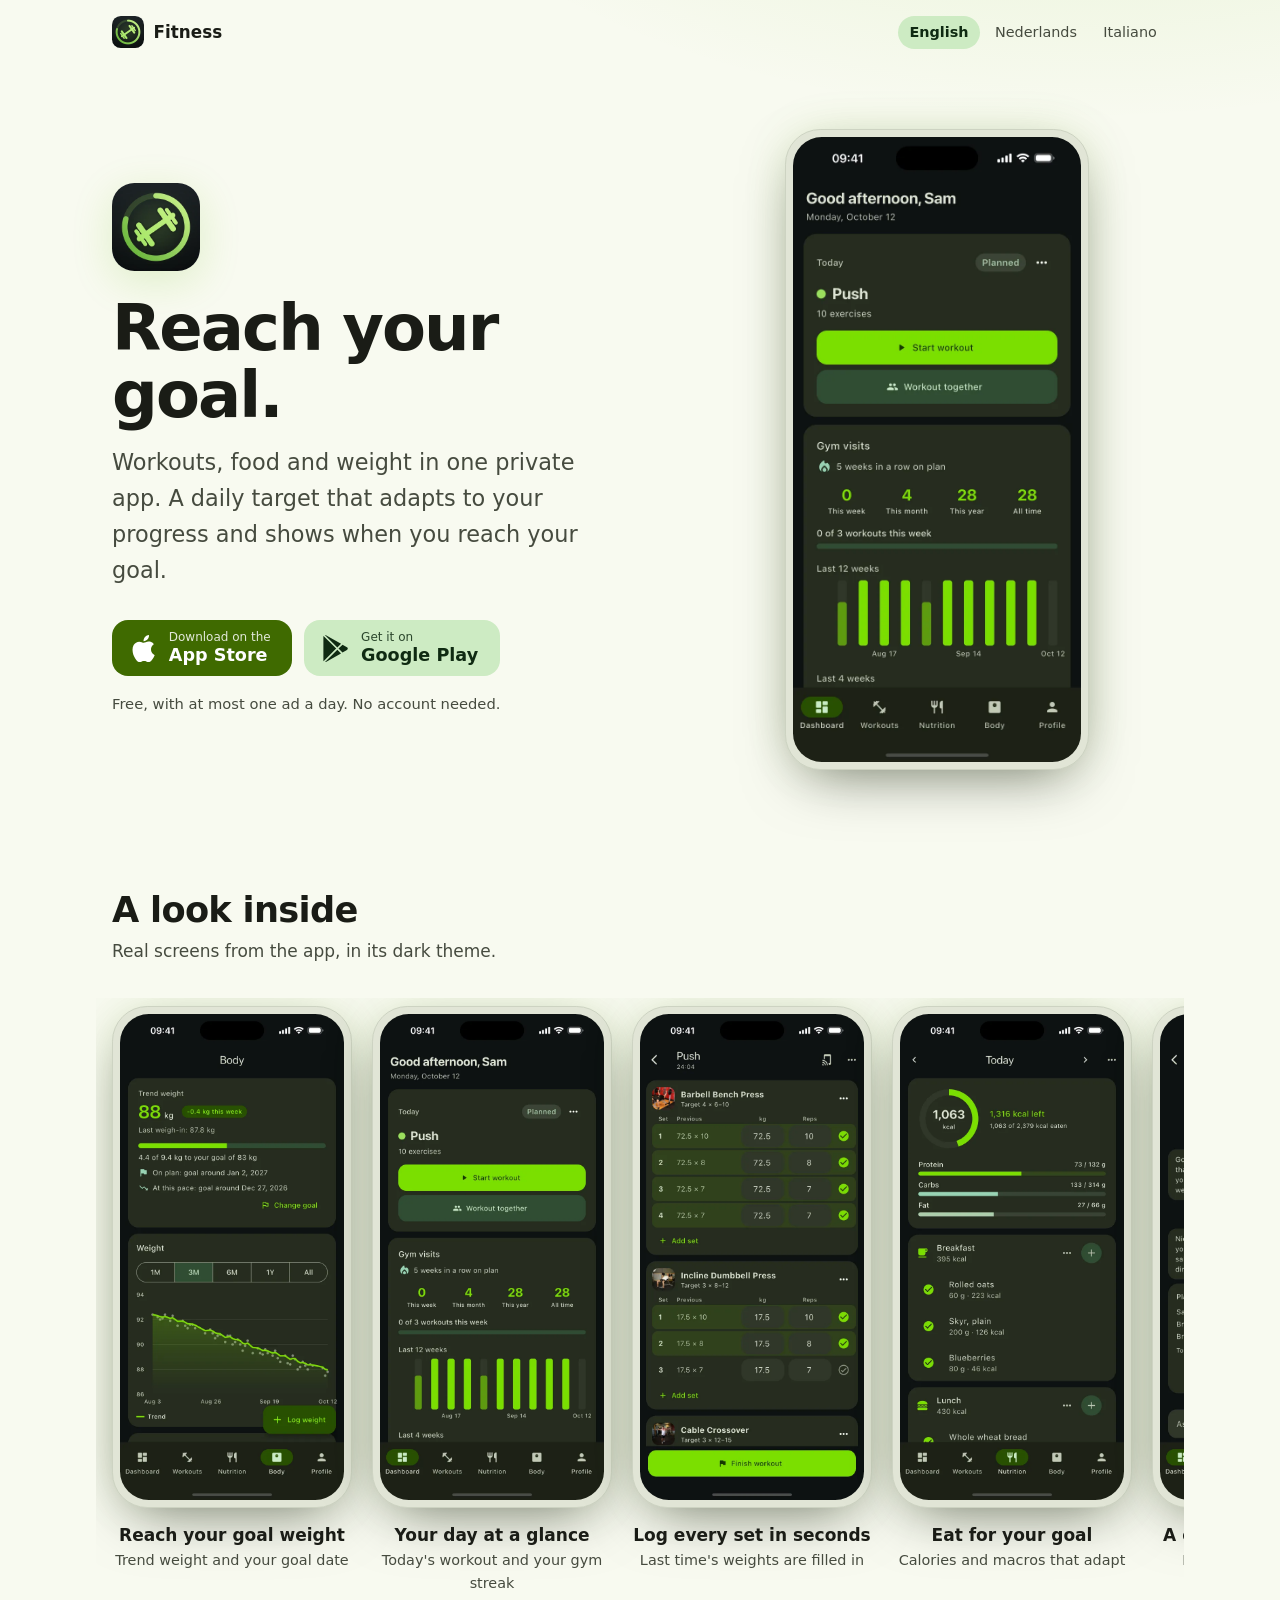
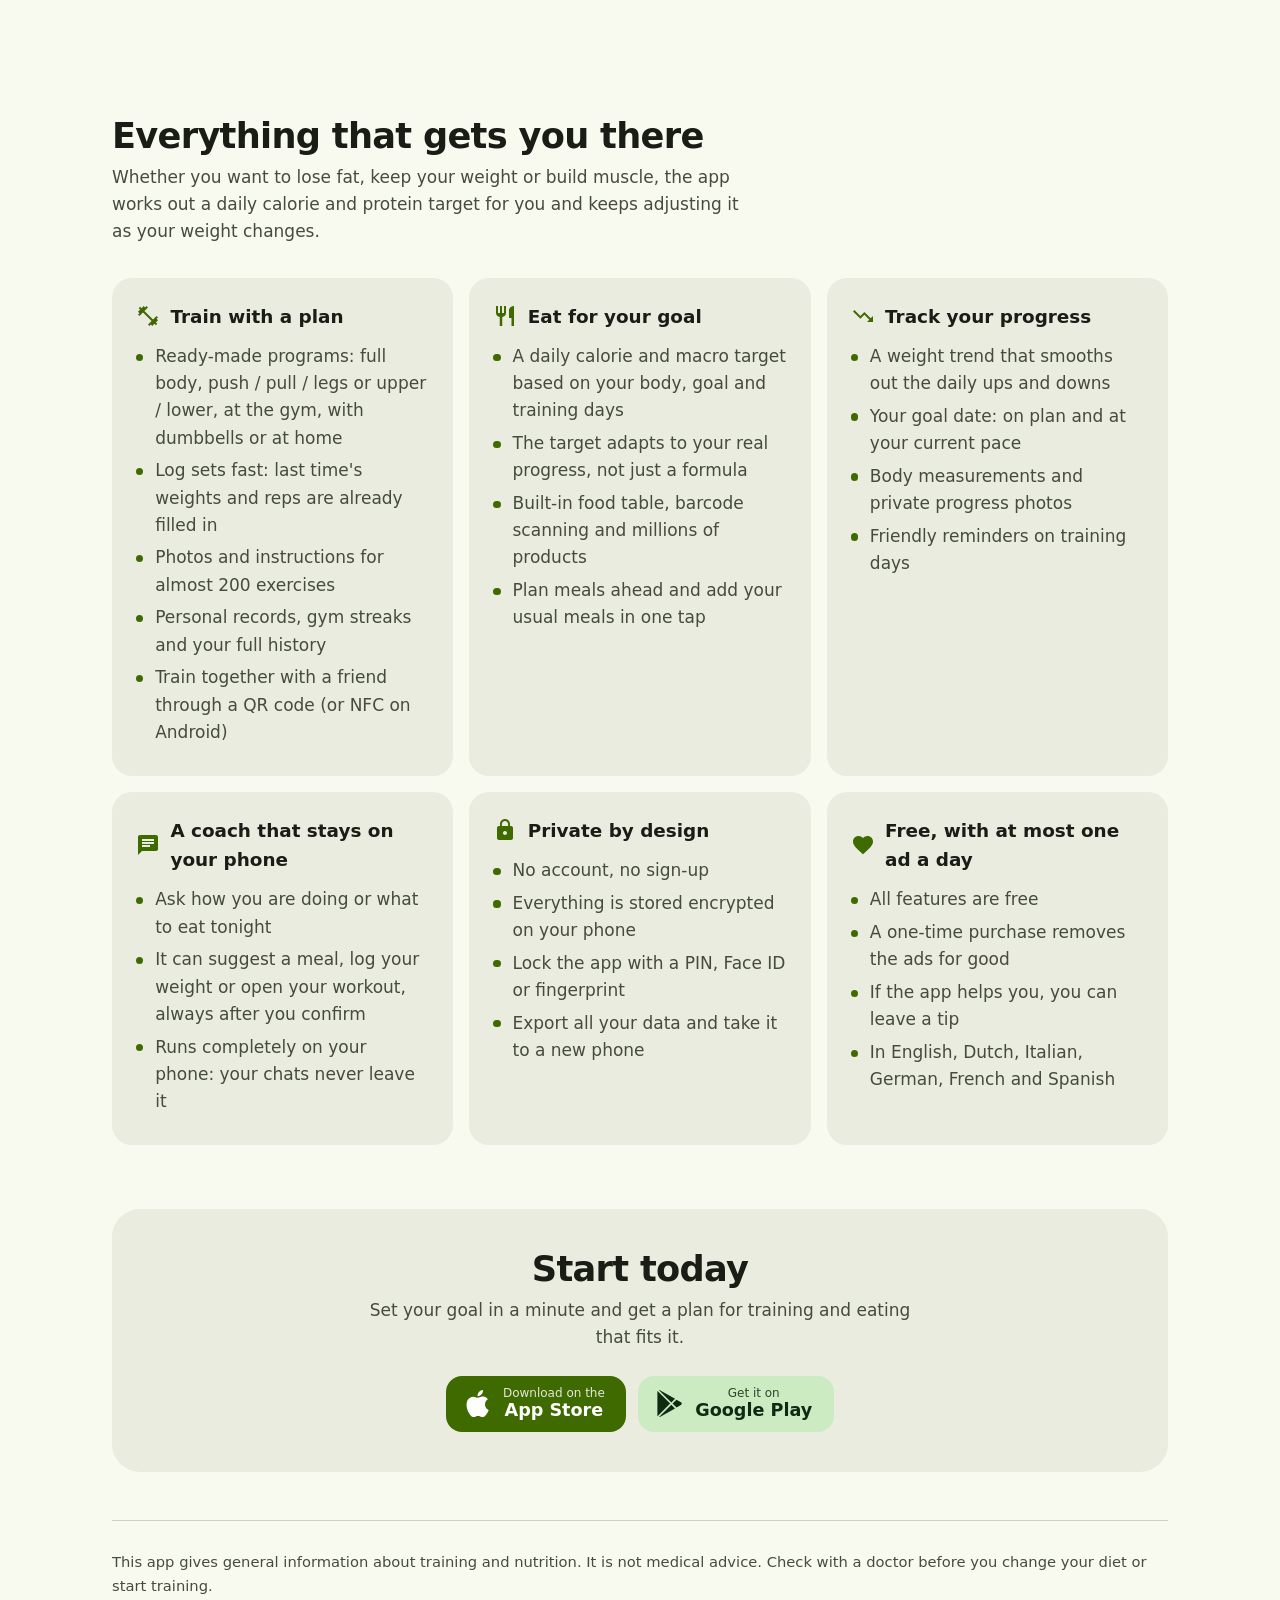
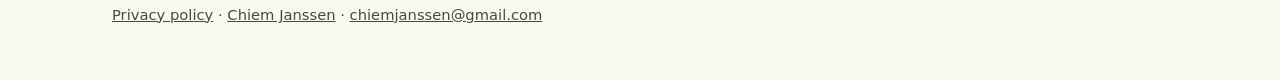
==== fitness/index.html @ cf997494 "Fitness landing page (en, nl, it) in the app's theme, privacy pages restyled Store buttons for App S" ====
<!doctype html>
<html lang="en">
<head>
<meta charset="utf-8">
<meta name="viewport" content="width=device-width, initial-scale=1">
<title>Fitness: gym, food and weight in one private app</title>
<meta name="description" content="Workouts, meal planning and weight tracking that get you to your goal weight. No account, your data stays on your phone. For iPhone and Android.">
<meta name="theme-color" content="#0e1113">
<link rel="icon" type="image/png" href="/fitness/img/icon-180.png">
<link rel="apple-touch-icon" href="/fitness/img/icon-180.png">
<link rel="canonical" href="https://chiemjanssen.nl/fitness/">
<link rel="alternate" hreflang="en" href="https://chiemjanssen.nl/fitness/">
<link rel="alternate" hreflang="nl" href="https://chiemjanssen.nl/fitness/nl/">
<link rel="alternate" hreflang="it" href="https://chiemjanssen.nl/fitness/it/">
<meta property="og:type" content="website">
<meta property="og:title" content="Fitness: gym, food and weight in one private app">
<meta property="og:description" content="Workouts, meal planning and weight tracking that get you to your goal weight. No account, your data stays on your phone. For iPhone and Android.">
<meta property="og:image" content="https://chiemjanssen.nl/fitness/img/og-en.png">
<meta property="og:url" content="https://chiemjanssen.nl/fitness/">
<meta name="twitter:card" content="summary_large_image">
<link rel="stylesheet" href="/fitness/fitness.css">
</head>
<body>
<div class="wrap">
<header class="topbar">
<a class="brand" href="/fitness/"><img src="/fitness/img/icon.webp" width="64" height="64" alt="">Fitness</a>
<nav class="lang"><strong>English</strong><a href="/fitness/nl/" hreflang="nl" lang="nl">Nederlands</a><a href="/fitness/it/" hreflang="it" lang="it">Italiano</a></nav>
</header>
<main>
<section class="hero">
<div>
<img class="hero-icon" src="/fitness/img/icon.webp" width="256" height="256" alt="">
<h1>Reach your goal.</h1>
<p class="lead">Workouts, food and weight in one private app. A daily target that adapts to your progress and shows when you reach your goal.</p>
<!-- Store links: set the App Store id once the listing is live -->
<div class="stores">
<a class="store store-primary" href="https://apps.apple.com/app/idTODO"><svg viewBox="0 0 24 24" aria-hidden="true"><path d="M12.152 6.896c-.948 0-2.415-1.078-3.96-1.04-2.04.027-3.91 1.183-4.961 3.014-2.117 3.675-.546 9.103 1.519 12.09 1.013 1.454 2.208 3.09 3.792 3.039 1.52-.065 2.09-.987 3.935-.987 1.831 0 2.35.987 3.96.948 1.637-.026 2.676-1.48 3.676-2.948 1.156-1.688 1.636-3.325 1.662-3.415-.039-.013-3.182-1.221-3.22-4.857-.026-3.04 2.48-4.494 2.597-4.559-1.429-2.09-3.623-2.324-4.39-2.376-2-.156-3.675 1.09-4.61 1.09zM15.53 3.83c.843-1.012 1.4-2.427 1.245-3.83-1.207.052-2.662.805-3.532 1.818-.78.896-1.454 2.338-1.273 3.714 1.338.104 2.715-.688 3.559-1.701"/></svg><span><small>Download on the</small><strong>App Store</strong></span></a>
<a class="store store-tonal" href="https://play.google.com/store/apps/details?id=nl.chiemjanssen.fitness"><svg viewBox="0 0 24 24" aria-hidden="true"><path d="M22.018 13.298l-3.919 2.218-3.515-3.493 3.543-3.521 3.891 2.202a1.49 1.49 0 0 1 0 2.594zM1.337.924a1.486 1.486 0 0 0-.112.568v21.017c0 .217.045.419.124.6l11.155-11.087L1.337.924zm12.207 10.065l3.258-3.238L3.45.195a1.466 1.466 0 0 0-.946-.179l11.04 10.973zm0 2.067l-11 10.933c.298.036.612-.016.906-.183l13.324-7.54-3.23-3.21z"/></svg><span><small>Get it on</small><strong>Google Play</strong></span></a>
</div>
<p class="note">Free, with at most one ad a day. No account needed.</p>
</div>
<div class="phone hero-shot"><img src="/fitness/img/en/02_today.webp" width="660" height="1434" alt="Screenshot: Your day at a glance"></div>
</section>
<section>
<h2>A look inside</h2>
<p class="section-lead">Real screens from the app, in its dark theme.</p>
<div class="gallery">
<figure><div class="phone"><img src="/fitness/img/en/01_body.webp" width="660" height="1434" loading="lazy" alt="Screenshot: Reach your goal weight"></div><figcaption>Reach your goal weight<span>Trend weight and your goal date</span></figcaption></figure>
<figure><div class="phone"><img src="/fitness/img/en/02_today.webp" width="660" height="1434" loading="lazy" alt="Screenshot: Your day at a glance"></div><figcaption>Your day at a glance<span>Today's workout and your gym streak</span></figcaption></figure>
<figure><div class="phone"><img src="/fitness/img/en/03_workout.webp" width="660" height="1434" loading="lazy" alt="Screenshot: Log every set in seconds"></div><figcaption>Log every set in seconds<span>Last time's weights are filled in</span></figcaption></figure>
<figure><div class="phone"><img src="/fitness/img/en/04_nutrition.webp" width="660" height="1434" loading="lazy" alt="Screenshot: Eat for your goal"></div><figcaption>Eat for your goal<span>Calories and macros that adapt</span></figcaption></figure>
<figure><div class="phone"><img src="/fitness/img/en/05_coach.webp" width="660" height="1434" loading="lazy" alt="Screenshot: A coach in your pocket"></div><figcaption>A coach in your pocket<span>Runs fully on your phone</span></figcaption></figure>
<figure><div class="phone"><img src="/fitness/img/en/06_exercise.webp" width="660" height="1434" loading="lazy" alt="Screenshot: Know every exercise"></div><figcaption>Know every exercise<span>Photos and step by step instructions</span></figcaption></figure>
<figure><div class="phone"><img src="/fitness/img/en/07_workouts.webp" width="660" height="1434" loading="lazy" alt="Screenshot: Plan your training week"></div><figcaption>Plan your training week<span>Ready-made programs to start with</span></figcaption></figure>
<figure><div class="phone"><img src="/fitness/img/en/08_together.webp" width="660" height="1434" loading="lazy" alt="Screenshot: Train together"></div><figcaption>Train together<span>Share a workout with a friend</span></figcaption></figure>
</div>
</section>
<section>
<h2>Everything that gets you there</h2>
<p class="section-lead">Whether you want to lose fat, keep your weight or build muscle, the app works out a daily calorie and protein target for you and keeps adjusting it as your weight changes.</p>
<div class="features">
<article class="card"><h3><svg viewBox="0 0 24 24" aria-hidden="true"><path d="M20.57 14.86L22 13.43 20.57 12 17 15.57 8.43 7 12 3.43 10.57 2 9.14 3.43 7.71 2 5.57 4.14 4.14 2.71 2.71 4.14l1.43 1.43L2 7.71l1.43 1.43L2 10.57 3.43 12 7 8.43 15.57 17 12 20.57 13.43 22l1.43-1.43L16.29 22l2.14-2.14 1.43 1.43 1.43-1.43-1.43-1.43L22 16.29z"/></svg>Train with a plan</h3><ul><li>Ready-made programs: full body, push / pull / legs or upper / lower, at the gym, with dumbbells or at home</li><li>Log sets fast: last time's weights and reps are already filled in</li><li>Photos and instructions for almost 200 exercises</li><li>Personal records, gym streaks and your full history</li><li>Train together with a friend through a QR code (or NFC on Android)</li></ul></article>
<article class="card"><h3><svg viewBox="0 0 24 24" aria-hidden="true"><path d="M11 9H9V2H7v7H5V2H3v7c0 2.12 1.66 3.84 3.75 3.97V22h2.5v-9.03C11.34 12.84 13 11.12 13 9V2h-2v7zm5-3v8h2.5v8H21V2c-2.76 0-5 2.24-5 4z"/></svg>Eat for your goal</h3><ul><li>A daily calorie and macro target based on your body, goal and training days</li><li>The target adapts to your real progress, not just a formula</li><li>Built-in food table, barcode scanning and millions of products</li><li>Plan meals ahead and add your usual meals in one tap</li></ul></article>
<article class="card"><h3><svg viewBox="0 0 24 24" aria-hidden="true"><path d="M16 18l2.29-2.29-4.88-4.88-4 4L2 7.41 3.41 6l6 6 4-4 6.3 6.29L22 12v6z"/></svg>Track your progress</h3><ul><li>A weight trend that smooths out the daily ups and downs</li><li>Your goal date: on plan and at your current pace</li><li>Body measurements and private progress photos</li><li>Friendly reminders on training days</li></ul></article>
<article class="card"><h3><svg viewBox="0 0 24 24" aria-hidden="true"><path d="M20 2H4c-1.1 0-1.99.9-1.99 2L2 22l4-4h14c1.1 0 2-.9 2-2V4c0-1.1-.9-2-2-2zM6 9h12v2H6V9zm8 5H6v-2h8v2zm4-6H6V6h12v2z"/></svg>A coach that stays on your phone</h3><ul><li>Ask how you are doing or what to eat tonight</li><li>It can suggest a meal, log your weight or open your workout, always after you confirm</li><li>Runs completely on your phone: your chats never leave it</li></ul></article>
<article class="card"><h3><svg viewBox="0 0 24 24" aria-hidden="true"><path d="M18 8h-1V6c0-2.76-2.24-5-5-5S7 3.24 7 6v2H6c-1.1 0-2 .9-2 2v10c0 1.1.9 2 2 2h12c1.1 0 2-.9 2-2V10c0-1.1-.9-2-2-2zm-6 9c-1.1 0-2-.9-2-2s.9-2 2-2 2 .9 2 2-.9 2-2 2zm3.1-9H8.9V6c0-1.71 1.39-3.1 3.1-3.1 1.71 0 3.1 1.39 3.1 3.1v2z"/></svg>Private by design</h3><ul><li>No account, no sign-up</li><li>Everything is stored encrypted on your phone</li><li>Lock the app with a PIN, Face ID or fingerprint</li><li>Export all your data and take it to a new phone</li></ul></article>
<article class="card"><h3><svg viewBox="0 0 24 24" aria-hidden="true"><path d="M12 21.35l-1.45-1.32C5.4 15.36 2 12.28 2 8.5 2 5.42 4.42 3 7.5 3c1.74 0 3.41.81 4.5 2.09C13.09 3.81 14.76 3 16.5 3 19.58 3 22 5.42 22 8.5c0 3.78-3.4 6.86-8.55 11.54L12 21.35z"/></svg>Free, with at most one ad a day</h3><ul><li>All features are free</li><li>A one-time purchase removes the ads for good</li><li>If the app helps you, you can leave a tip</li><li>In English, Dutch, Italian, German, French and Spanish</li></ul></article>
</div>
</section>
<section class="cta">
<h2>Start today</h2>
<p>Set your goal in a minute and get a plan for training and eating that fits it.</p>
<div class="stores">
<a class="store store-primary" href="https://apps.apple.com/app/idTODO"><svg viewBox="0 0 24 24" aria-hidden="true"><path d="M12.152 6.896c-.948 0-2.415-1.078-3.96-1.04-2.04.027-3.91 1.183-4.961 3.014-2.117 3.675-.546 9.103 1.519 12.09 1.013 1.454 2.208 3.09 3.792 3.039 1.52-.065 2.09-.987 3.935-.987 1.831 0 2.35.987 3.96.948 1.637-.026 2.676-1.48 3.676-2.948 1.156-1.688 1.636-3.325 1.662-3.415-.039-.013-3.182-1.221-3.22-4.857-.026-3.04 2.48-4.494 2.597-4.559-1.429-2.09-3.623-2.324-4.39-2.376-2-.156-3.675 1.09-4.61 1.09zM15.53 3.83c.843-1.012 1.4-2.427 1.245-3.83-1.207.052-2.662.805-3.532 1.818-.78.896-1.454 2.338-1.273 3.714 1.338.104 2.715-.688 3.559-1.701"/></svg><span><small>Download on the</small><strong>App Store</strong></span></a>
<a class="store store-tonal" href="https://play.google.com/store/apps/details?id=nl.chiemjanssen.fitness"><svg viewBox="0 0 24 24" aria-hidden="true"><path d="M22.018 13.298l-3.919 2.218-3.515-3.493 3.543-3.521 3.891 2.202a1.49 1.49 0 0 1 0 2.594zM1.337.924a1.486 1.486 0 0 0-.112.568v21.017c0 .217.045.419.124.6l11.155-11.087L1.337.924zm12.207 10.065l3.258-3.238L3.45.195a1.466 1.466 0 0 0-.946-.179l11.04 10.973zm0 2.067l-11 10.933c.298.036.612-.016.906-.183l13.324-7.54-3.23-3.21z"/></svg><span><small>Get it on</small><strong>Google Play</strong></span></a>
</div>
</section>
</main>
<footer>
<p>This app gives general information about training and nutrition. It is not medical advice. Check with a doctor before you change your diet or start training.</p>
<p><a href="/fitness/privacy/">Privacy policy</a> &middot; <a href="/">Chiem Janssen</a> &middot; <a href="mailto:chiemjanssen@gmail.com">chiemjanssen@gmail.com</a></p>
</footer>
</div>
</body>
</html>
---- fitness/fitness.css ----
/* Fitness pages: the app's Material 3 theme (dark-first, lime seed #9BE15D). */
:root {
  color-scheme: dark light;
  --surface: #0e1113;
  --surface-low: #161a16;
  --card: #22271f;
  --card-high: #2b3127;
  --on-surface: #e3e6db;
  --muted: #b9c1ae;
  --outline: #343b30;
  --primary: #7edd00;
  --on-primary: #112000;
  --tonal: #2e4a33;
  --on-tonal: #cfeccb;
  --accent-text: #9be15d;
  --glow: rgba(126, 221, 0, .16);
}
@media (prefers-color-scheme: light) {
  :root {
    --surface: #f8faf0;
    --surface-low: #f0f3e6;
    --card: #e9ecdf;
    --card-high: #e1e5d6;
    --on-surface: #1a1c16;
    --muted: #464b3f;
    --outline: #cdd3c2;
    --primary: #3f6a00;
    --on-primary: #ffffff;
    --tonal: #cdebc3;
    --on-tonal: #0f2a12;
    --accent-text: #3f6a00;
    --glow: rgba(110, 190, 20, .18);
  }
}

* { box-sizing: border-box; }
html { -webkit-text-size-adjust: 100%; }
body {
  margin: 0;
  background: var(--surface);
  background-image: radial-gradient(70rem 40rem at 85% -10%, var(--glow), transparent 70%);
  background-repeat: no-repeat;
  color: var(--on-surface);
  font: 17px/1.6 system-ui, -apple-system, "Segoe UI", Roboto, sans-serif;
  overflow-wrap: break-word;
}
a { color: var(--accent-text); }
img { max-width: 100%; height: auto; display: block; }
.wrap { max-width: 68rem; margin: 0 auto; padding: 0 1rem; }

/* Top bar: app name + language switcher */
.topbar { display: flex; flex-wrap: wrap; align-items: center; justify-content: space-between; gap: .75rem; padding: 1rem 0; }
.brand { display: flex; align-items: center; gap: .6rem; color: var(--on-surface); font-weight: 700; text-decoration: none; font-size: 1.05rem; }
.brand img { width: 2rem; height: 2rem; border-radius: .55rem; }
nav.lang { display: flex; gap: .25rem; font-size: .9rem; }
nav.lang a, nav.lang strong { padding: .3rem .7rem; border-radius: 999px; text-decoration: none; }
nav.lang a { color: var(--muted); }
nav.lang a:hover { background: var(--card); }
nav.lang strong { background: var(--tonal); color: var(--on-tonal); font-weight: 600; }

/* Hero */
.hero { display: grid; gap: 2.5rem; align-items: center; padding: 2.5rem 0 3rem; }
.hero-icon { width: 5.5rem; height: 5.5rem; border-radius: 1.4rem; box-shadow: 0 10px 40px var(--glow); margin-bottom: 1.5rem; }
.hero h1 { font-size: clamp(2.4rem, 7vw, 4rem); line-height: 1.05; letter-spacing: -.03em; margin: 0 0 1rem; }
.lead { font-size: clamp(1.15rem, 2.6vw, 1.4rem); color: var(--muted); margin: 0 0 2rem; max-width: 32rem; }
.note { color: var(--muted); font-size: .92rem; margin: 1rem 0 0; }
.hero-shot { justify-self: center; width: min(19rem, 80vw); }
@media (min-width: 860px) {
  .hero { grid-template-columns: 1.2fr 1fr; padding: 4rem 0 4.5rem; }
}

/* Store buttons, shaped like the app's filled / tonal buttons */
.stores { display: flex; flex-wrap: wrap; gap: .75rem; }
.store {
  display: inline-flex; align-items: center; gap: .75rem;
  min-height: 3.5rem; padding: .55rem 1.35rem .55rem 1.1rem;
  border-radius: 1rem; text-decoration: none; line-height: 1.15;
  transition: transform .15s ease, filter .15s ease;
}
.store:hover { filter: brightness(1.08); transform: translateY(-1px); }
.store:focus-visible { outline: 3px solid var(--accent-text); outline-offset: 3px; }
.store svg { width: 1.7rem; height: 1.7rem; flex: none; fill: currentColor; }
.store small { display: block; font-size: .75rem; opacity: .85; }
.store strong { display: block; font-size: 1.1rem; font-weight: 650; }
.store-primary { background: var(--primary); color: var(--on-primary); }
.store-tonal { background: var(--tonal); color: var(--on-tonal); }

/* Phone frame around a screenshot */
.phone {
  margin: 0; border-radius: 2.2rem; padding: .45rem;
  background: var(--card-high); border: 1px solid var(--outline);
  box-shadow: 0 20px 60px -20px rgba(0, 0, 0, .55), 0 0 50px -10px var(--glow);
}
.phone img { border-radius: 1.8rem; width: 100%; aspect-ratio: 660 / 1434; object-fit: cover; background: var(--surface); }

/* Screenshot gallery */
section { padding: 3rem 0; }
h2 { font-size: clamp(1.6rem, 4vw, 2.2rem); letter-spacing: -.02em; line-height: 1.15; margin: 0 0 .5rem; }
.section-lead { color: var(--muted); margin: 0 0 2rem; max-width: 40rem; }
.gallery {
  display: grid; grid-auto-flow: column; grid-auto-columns: min(15rem, 70vw);
  gap: 1.25rem; overflow-x: auto; scroll-snap-type: x mandatory;
  padding: .5rem 1rem 1.5rem; margin: 0 -1rem;
  scrollbar-width: thin; scrollbar-color: var(--outline) transparent;
}
.gallery figure { margin: 0; scroll-snap-align: center; }
.gallery figcaption { margin-top: .9rem; text-align: center; font-weight: 600; }
.gallery figcaption span { display: block; color: var(--muted); font-weight: 400; font-size: .9rem; }

/* Feature cards */
.features { display: grid; gap: 1rem; grid-template-columns: repeat(auto-fit, minmax(min(100%, 19rem), 1fr)); }
.card { background: var(--card); border-radius: 1.25rem; padding: 1.5rem; }
.card h3 { display: flex; align-items: center; gap: .65rem; font-size: 1.15rem; margin: 0 0 .75rem; }
.card h3 svg { width: 1.5rem; height: 1.5rem; flex: none; fill: var(--accent-text); }
.card p { margin: 0; color: var(--muted); }
.card ul { margin: 0; padding: 0; list-style: none; color: var(--muted); }
.card li { position: relative; padding-left: 1.2rem; margin: .35rem 0; }
.card li::before { content: ""; position: absolute; left: 0; top: .62em; width: .45rem; height: .45rem; border-radius: 50%; background: var(--primary); }

/* Closing call to action */
.cta { text-align: center; background: var(--card); border-radius: 1.75rem; padding: 2.5rem 1.25rem; margin: 1rem 0 0; }
.cta .stores { justify-content: center; }
.cta p { color: var(--muted); margin: 0 auto 1.5rem; max-width: 34rem; }

footer { border-top: 1px solid var(--outline); margin-top: 3rem; padding: 1.5rem 0 3rem; color: var(--muted); font-size: .92rem; }
footer p { margin: .35rem 0; }
footer a { color: var(--muted); }

/* Privacy policy: the text as a themed document */
.doc { max-width: 46rem; margin: 1rem auto 0; background: var(--surface-low); border: 1px solid var(--outline); border-radius: 1.5rem; padding: 2rem 1.25rem; }
@media (min-width: 640px) { .doc { padding: 2.75rem 3rem; } }
.doc h1 { font-size: clamp(1.8rem, 5vw, 2.4rem); line-height: 1.15; letter-spacing: -.02em; margin: 0 0 .25rem; }
.doc h2 { font-size: 1.2rem; letter-spacing: 0; margin: 2.25rem 0 .5rem; }
.doc .muted { color: var(--muted); font-size: .95rem; }
.doc .summary { background: var(--card); border-left: 4px solid var(--primary); border-radius: .75rem 1rem 1rem .75rem; padding: 1rem 1.25rem; margin: 1.75rem 0; }
.doc ul { padding-left: 1.25rem; }
.doc li::marker { color: var(--accent-text); }
.doc code { background: var(--card); border-radius: .35rem; padding: .1rem .35rem; font-size: .9em; }
.doc footer { margin-top: 2.5rem; padding-bottom: 0; }

@media (prefers-reduced-motion: reduce) { .store { transition: none; } .store:hover { transform: none; } }
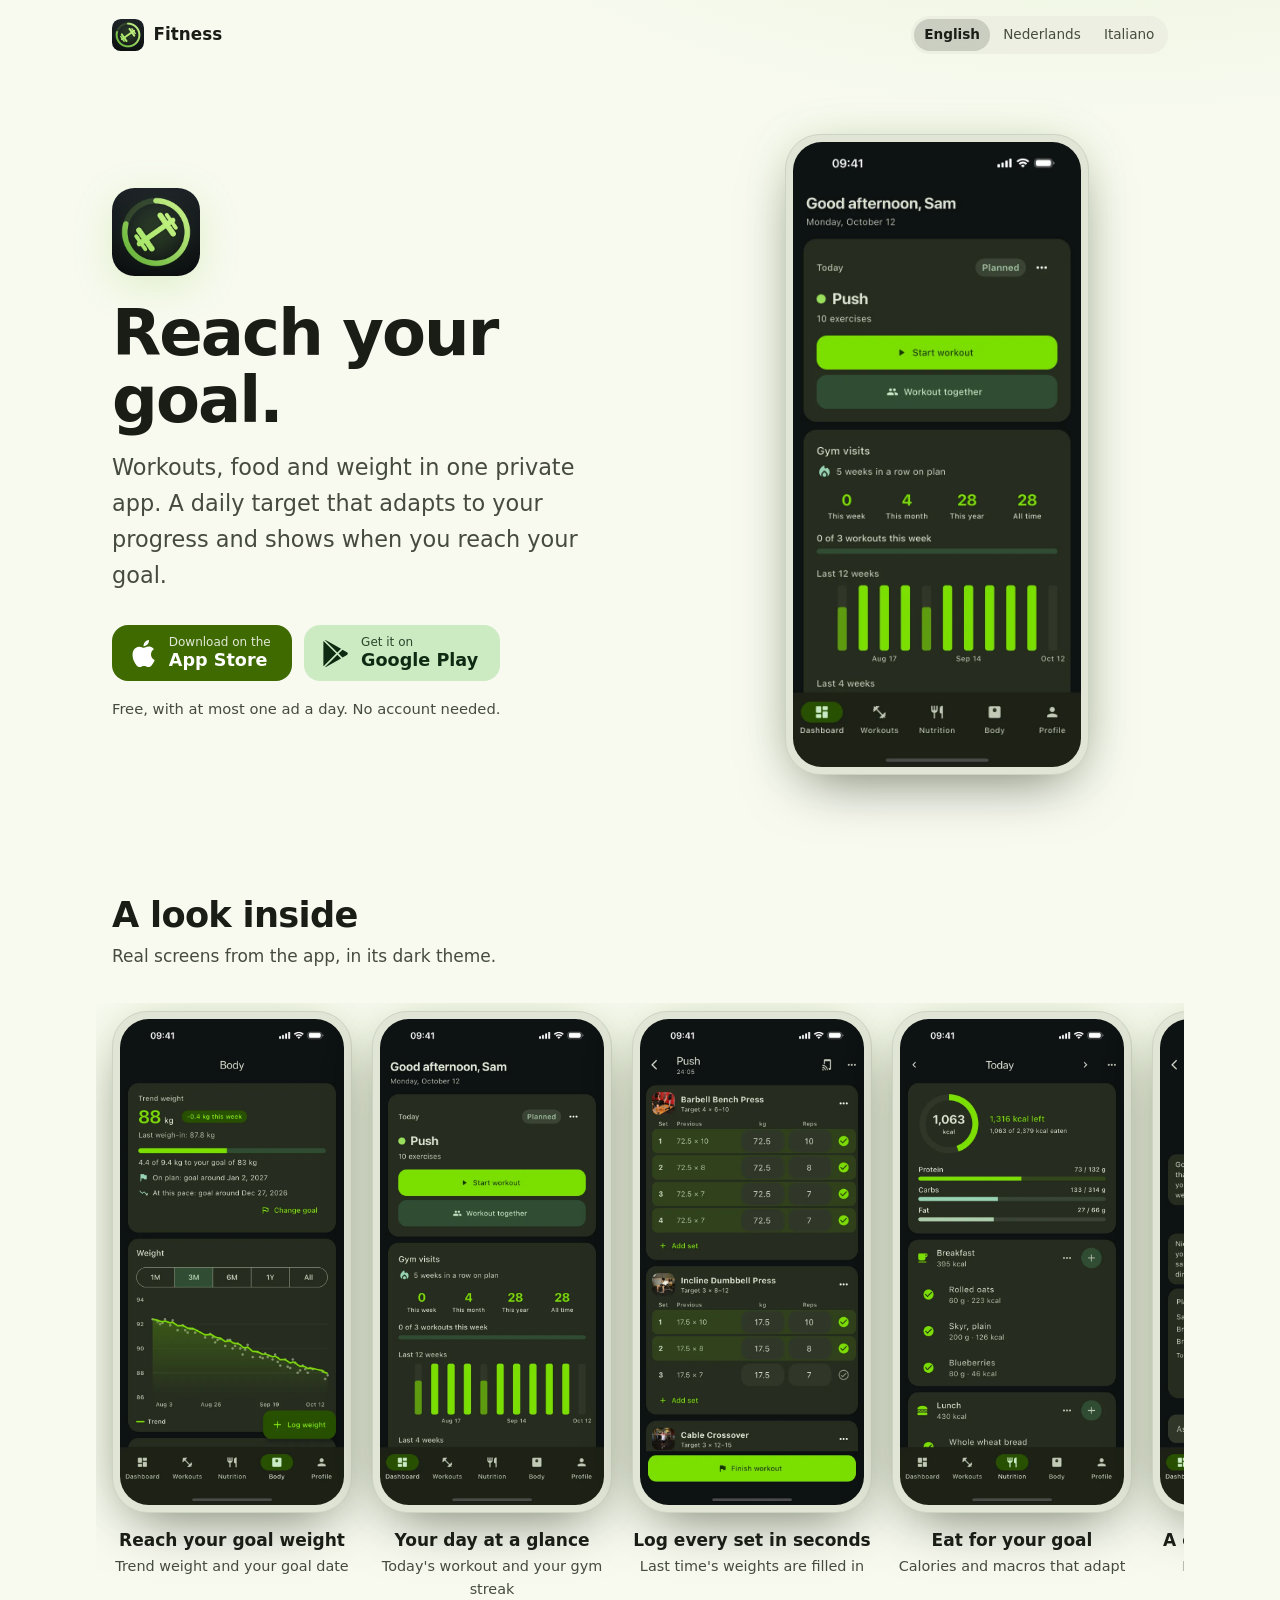
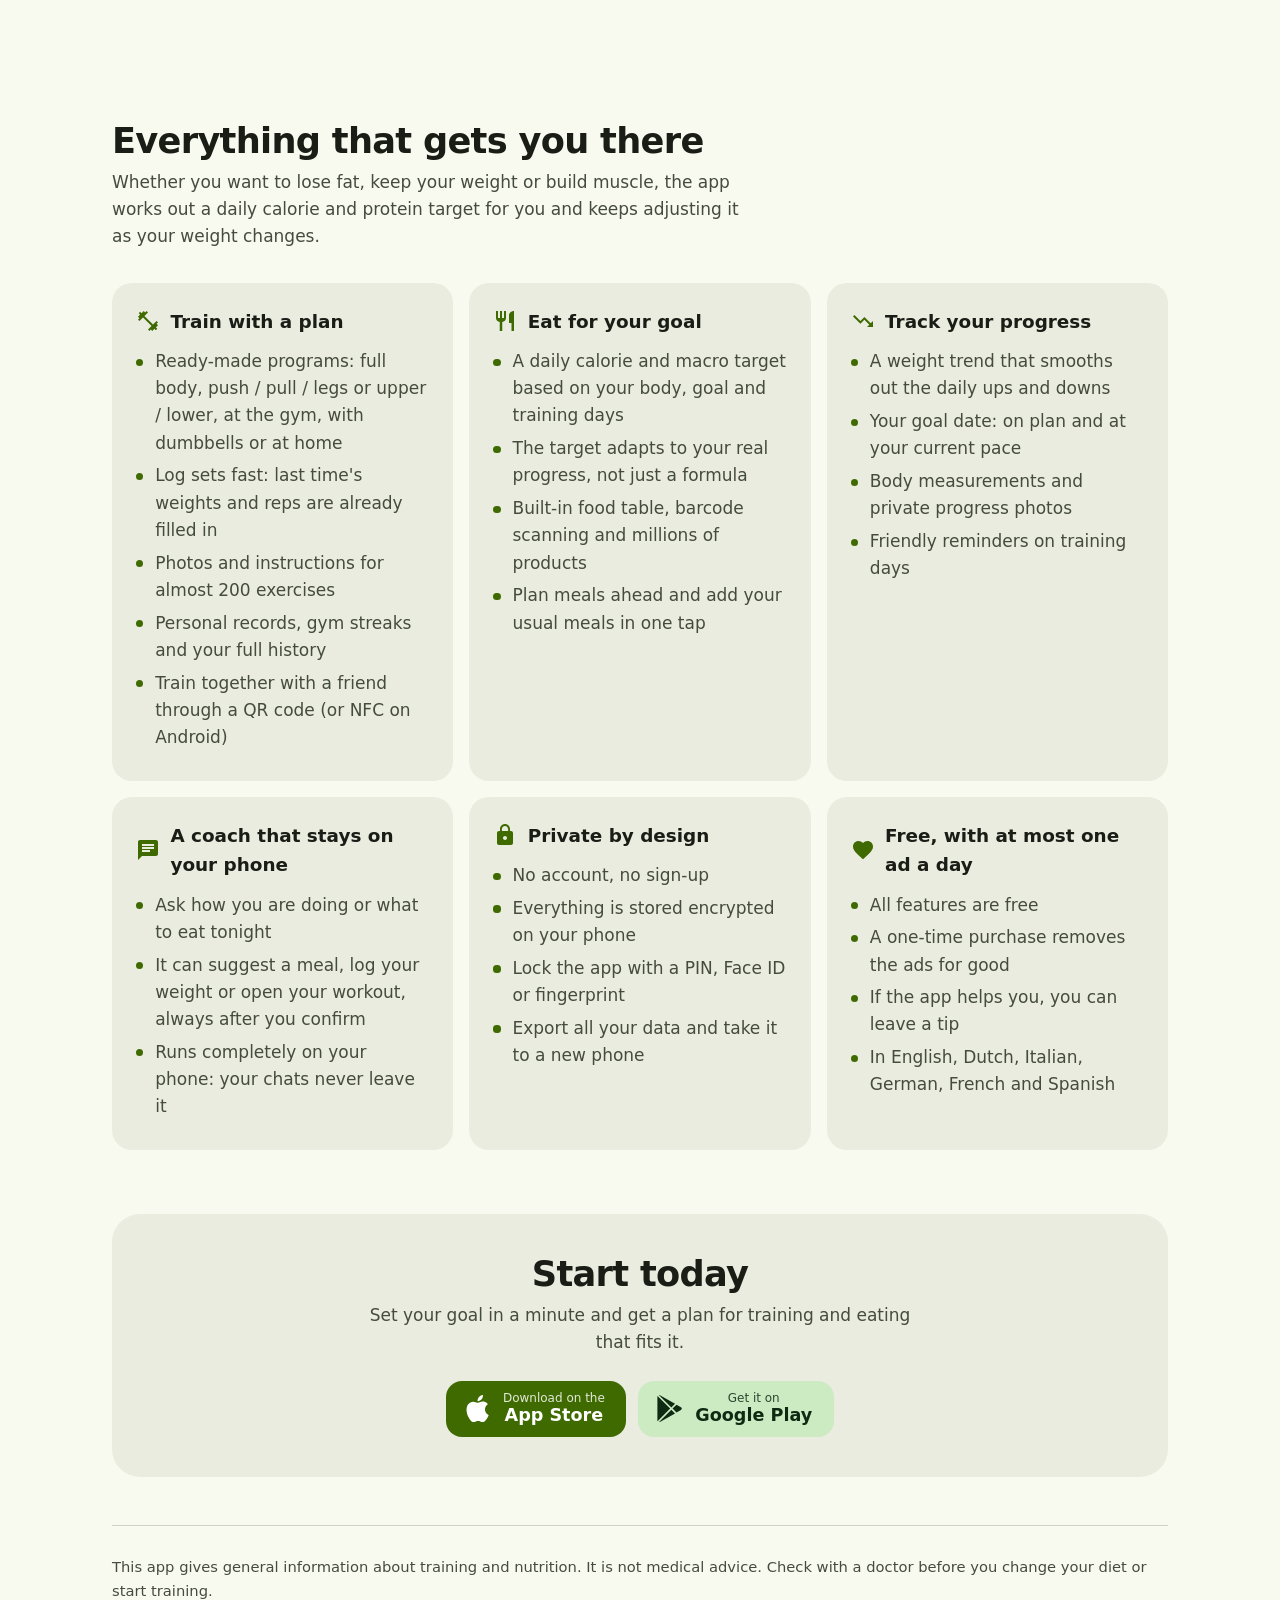
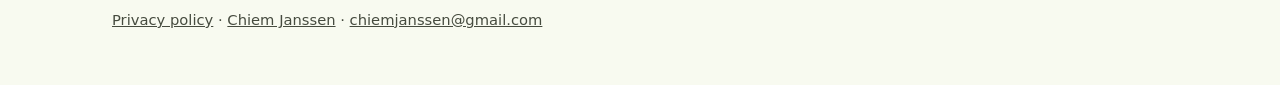
==== commit f8164870: "Reef's language switcher on the homepage and the Fitness pages" ====
--- a/fitness/index.html
+++ b/fitness/index.html
@@ -24,7 +24,7 @@
 <div class="wrap">
 <header class="topbar">
 <a class="brand" href="/fitness/"><img src="/fitness/img/icon.webp" width="64" height="64" alt="">Fitness</a>
-<nav class="lang"><strong>English</strong><a href="/fitness/nl/" hreflang="nl" lang="nl">Nederlands</a><a href="/fitness/it/" hreflang="it" lang="it">Italiano</a></nav>
+<nav class="lang"><strong><span class="full">English</span><span class="short">EN</span></strong><a href="/fitness/nl/" hreflang="nl" lang="nl" aria-label="Nederlands"><span class="full">Nederlands</span><span class="short">NL</span></a><a href="/fitness/it/" hreflang="it" lang="it" aria-label="Italiano"><span class="full">Italiano</span><span class="short">IT</span></a></nav>
 </header>
 <main>
 <section class="hero">
--- a/fitness/fitness.css
+++ b/fitness/fitness.css
@@ -52,11 +52,13 @@
 .topbar { display: flex; flex-wrap: wrap; align-items: center; justify-content: space-between; gap: .75rem; padding: 1rem 0; }
 .brand { display: flex; align-items: center; gap: .6rem; color: var(--on-surface); font-weight: 700; text-decoration: none; font-size: 1.05rem; }
 .brand img { width: 2rem; height: 2rem; border-radius: .55rem; }
-nav.lang { display: flex; gap: .25rem; font-size: .9rem; }
-nav.lang a, nav.lang strong { padding: .3rem .7rem; border-radius: 999px; text-decoration: none; }
+nav.lang { display: flex; gap: .15rem; font-size: .85rem; padding: .2rem; border-radius: 999px; background: color-mix(in srgb, var(--card) 70%, transparent); backdrop-filter: blur(8px); -webkit-backdrop-filter: blur(8px); }
+nav.lang a, nav.lang strong { padding: .3rem .65rem; border-radius: 999px; text-decoration: none; }
+nav.lang .short { display: none; }
+@media (max-width: 560px) { nav.lang .full { display: none; } nav.lang .short { display: inline; } }
 nav.lang a { color: var(--muted); }
-nav.lang a:hover { background: var(--card); }
-nav.lang strong { background: var(--tonal); color: var(--on-tonal); font-weight: 600; }
+nav.lang a:hover { color: var(--on-surface); background: color-mix(in srgb, var(--on-surface) 10%, transparent); }
+nav.lang strong { color: var(--on-surface); background: color-mix(in srgb, var(--on-surface) 16%, transparent); }
 
 /* Hero */
 .hero { display: grid; gap: 2.5rem; align-items: center; padding: 2.5rem 0 3rem; }
